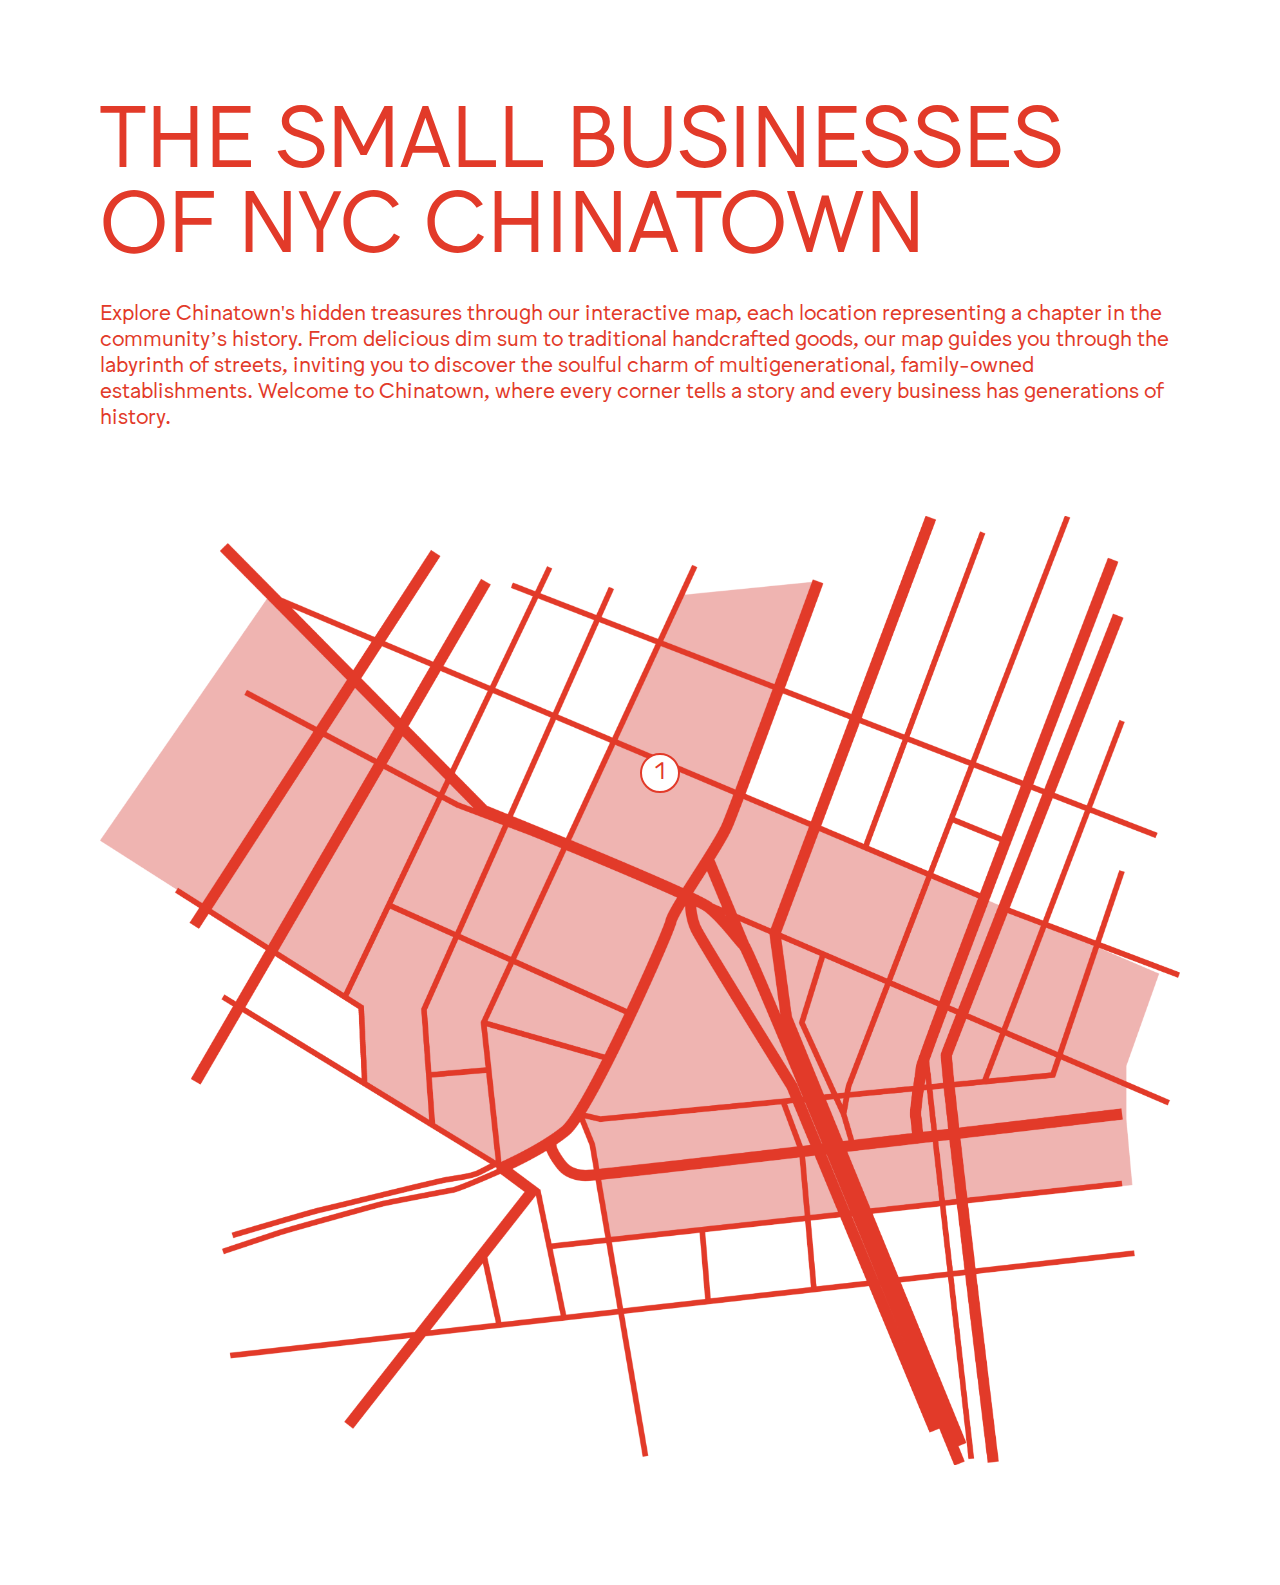
==== index.html @ 42c6b3b0 "inital" ====
<!DOCTYPE html>
<html lang="en">
<head>
    <meta charset="UTF-8">
    <meta name="viewport" content="width=device-width, initial-scale=1.0">
    <title>Joy Luck Supper Club Map</title>
    <link rel="stylesheet" href="css/reset.css">
    <link rel="stylesheet" type="text/css" href="css/style.css"/> 
</head>
<body>
    <main>
        <div class="popout popout1">
            <h2 class="title subheading-bold "></h2>
            <p class="location body-italic"></p>
            <p class="description body"></p>
            <div class="recommended-dishes-container"> <!-- Container for Recommended Dishes -->
                <p class="body-bold">Recommended Dishes:</p>
                <p class="dishes body"></p>
            </div>
            <img class="photo" src="" alt="Location photo">
        </div>
        <div class="text-container">
            <h1 class="heading">THE SMALL BUSINESSES <br> OF NYC CHINATOWN</h1>
            <p class="body intro">Explore Chinatown's hidden treasures through our interactive map, each location representing a chapter in the community’s history. From delicious dim sum to traditional handcrafted goods, our map guides you through the labyrinth of streets, inviting you to discover the soulful charm of multigenerational, family-owned establishments.  Welcome to Chinatown, where every corner tells a story and every business has generations of history.</p>
        </div>
        <div class="image-container">
            <div class="subheading icon icon1">1</div>
            <!-- Add more icons as needed e-->
            <img class="image" src="assets/images/map.png">
        </div>
    </main>
    <script src="script.js"></script>
</body>
</html>
---- css/style.css ----
/* global styles */
@font-face {
    font-family: jungka-book;
    src: url(../assets/fonts/JLJungkaTrial-Book.otf);
    text-align: left;
}

@font-face {
    font-family: jungka-book-italic;
    src: url(../assets/fonts/JLJungkaTrial-BookItalic.otf);
    text-align: left;
}
  
@font-face {
    font-family: jungka-medium;
    src: url(../assets/fonts/JLJungkaTrial-Medium.otf);
    text-align: left;
 }

.heading{
    font-family: jungka-book;
    font-size: 64pt;
    line-height: 1;
    color: #E23A29;
}

.subheading{
    font-family: jungka-book;
    font-size: 18pt;
    color: #E23A29;
}

.subheading-bold{
    font-family: jungka-medium;
    font-size: 20pt;
    color: #E23A29;
}

.body{
    font-family: jungka-book;
    font-size: 16pt;
    color: #E23A29;
    padding-bottom: 10px; /* Add padding to bottom */
}

.body-bold{
    font-family: jungka-medium;
    font-size: 16pt;
    color: #E23A29;
    padding-bottom: 10px; /* Add padding to bottom */
}

.body-italic{
    font-family: jungka-book-italic;
    font-size: 16pt;
    color: #E23A29;
    padding-bottom: 10px; /* Add padding to bottom */
}

/* main content styling */

main {
    padding: 100px 100px 100px;
}

.text-container {
    display: flex;
    flex-direction: column;
    margin-bottom: 75px; 
}

.text-container h1 {
    margin-bottom: 30px; 
}

.image-container {
    position: relative;
    display: flex;
    justify-content: center;
    align-items: flex-end;
    margin-bottom: 20px; 
}

.image {
    max-width: 100%;
    height: auto;
}

.icon {
    position: absolute;
    padding-bottom: 2px;
    padding-right: 1px;
    width: 40px; 
    height: 40px; 
    background-color: white;
    border: 2px solid #E23A29; 
    border-radius: 50%;
    display: flex;
    justify-content: center;
    align-items: center;
    cursor: pointer;
}

.icon1 {
    left: 50%;
    top: 25%;
}

.overlay {
    position: fixed;
    top: 0;
    left: 0;
    width: 100%;
    height: 100%;
    background-color: rgba(0, 0, 50, 0.5); 
    z-index: 9;
}

.popout {
    width: 900px;
    display: none;
    position: absolute;
    transform: translate(-50%, 125%);
    background-color: white;
    padding-left: 35px;
    padding-right: 50px;
    padding-top: 35px;
    padding-bottom: 35px;
    border: 2px solid #E23A29;
    z-index: 10;
    overflow: hidden; /* Ensure the image doesn't overflow */
}

.popout .photo {
    position: absolute;
    bottom: 0;
    right: 0;
    width: 300px;
    height: auto;
    z-index: -1; /* Move the image behind other elements */
}


/* Additional styles for Recommended Dishes container */
.recommended-dishes-container {
    display: flex; /* Display as flex container */
    align-items: center; /* Align items vertically */
}

.recommended-dishes-container .body-bold {
    margin-right: 5px; /* Add some spacing between label and dishes */
}

/* Additional styles for Recommended Dishes container */
.recommended-dishes-container {
    display: flex; /* Display as flex container */
    align-items: center; /* Align items vertically */
}

.popout .location{
    padding-bottom: 25px; /* Add padding to bottom */
}

.popout .description{
    padding-bottom: 25px; /* Add padding to bottom */
}
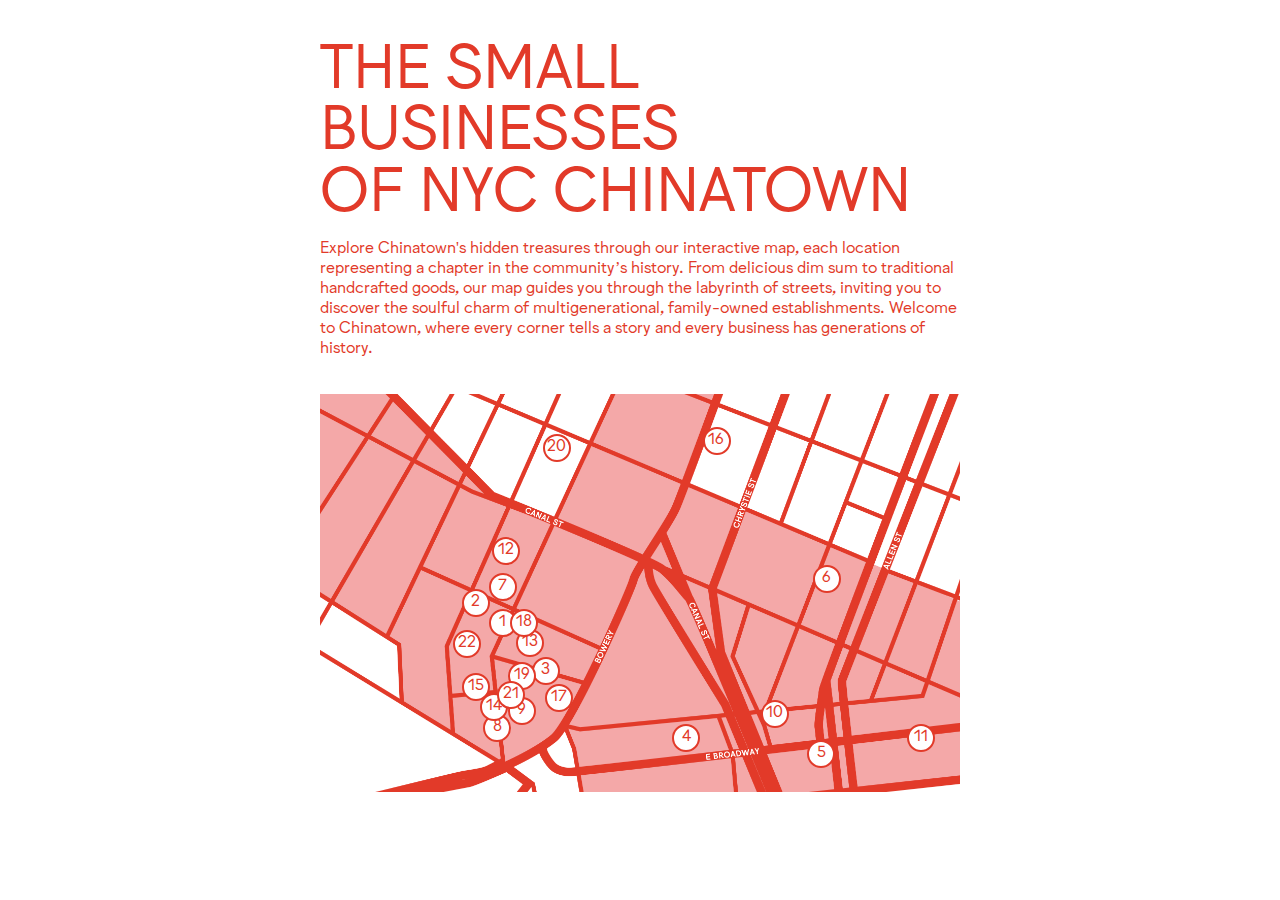
==== commit 3273fe26: "everything but content" ====
--- a/index.html
+++ b/index.html
@@ -24,9 +24,30 @@
             <p class="body intro">Explore Chinatown's hidden treasures through our interactive map, each location representing a chapter in the community’s history. From delicious dim sum to traditional handcrafted goods, our map guides you through the labyrinth of streets, inviting you to discover the soulful charm of multigenerational, family-owned establishments.  Welcome to Chinatown, where every corner tells a story and every business has generations of history.</p>
         </div>
         <div class="image-container">
-            <div class="subheading icon icon1">1</div>
-            <!-- Add more icons as needed e-->
-            <img class="image" src="assets/images/map.png">
+            <div class="body icon icon1">1</div>
+            <div class="body icon icon2">2</div>
+            <div class="body icon icon3">3</div>
+            <div class="body icon icon4">4</div>
+            <div class="body icon icon5">5</div>
+            <div class="body icon icon6">6</div>
+            <div class="body icon icon7">7</div>
+            <div class="body icon icon8">8</div>
+            <div class="body icon icon9">9</div>
+            <div class="body icon icon10">10</div>
+            <div class="body icon icon11">11</div>
+            <div class="body icon icon12">12</div>
+            <div class="body icon icon13">13</div>
+            <div class="body icon icon14">14</div>
+            <div class="body icon icon15">15</div>
+            <div class="body icon icon16">16</div>
+            <div class="body icon icon17">17</div>
+            <div class="body icon icon18">18</div>
+            <div class="body icon icon19">19</div>
+            <div class="body icon icon20">20</div>
+            <div class="body icon icon21">21</div>
+            <div class="body icon icon22">22</div>
+
+            <img class="image" src="assets/images/mapf.png">
         </div>
     </main>
     <script src="script.js"></script>
--- a/css/style.css
+++ b/css/style.css
@@ -15,44 +15,49 @@
     font-family: jungka-medium;
     src: url(../assets/fonts/JLJungkaTrial-Medium.otf);
     text-align: left;
- }
+}
 
 .heading{
     font-family: jungka-book;
-    font-size: 64pt;
+    font-size: 46pt;
     line-height: 1;
     color: #E23A29;
 }
 
 .subheading{
     font-family: jungka-book;
-    font-size: 18pt;
+    font-size: 16pt;
+    line-height: 1.25;
     color: #E23A29;
 }
 
 .subheading-bold{
     font-family: jungka-medium;
-    font-size: 20pt;
+    font-size: 16pt;
+    line-height: 1.25;
     color: #E23A29;
 }
 
 .body{
     font-family: jungka-book;
-    font-size: 16pt;
+    font-size: 12pt;
+    line-height: 1.25;
     color: #E23A29;
     padding-bottom: 10px; /* Add padding to bottom */
 }
 
 .body-bold{
     font-family: jungka-medium;
-    font-size: 16pt;
+    font-size: 12pt;
+    line-height: 1.25;
     color: #E23A29;
     padding-bottom: 10px; /* Add padding to bottom */
 }
 
 .body-italic{
     font-family: jungka-book-italic;
-    font-size: 16pt;
+    font-size: 12pt;
+    line-height: 1.25;
     color: #E23A29;
     padding-bottom: 10px; /* Add padding to bottom */
 }
@@ -60,17 +65,18 @@
 /* main content styling */
 
 main {
-    padding: 100px 100px 100px;
+    padding: 40px 100px 0%;
 }
 
 .text-container {
     display: flex;
     flex-direction: column;
-    margin-bottom: 75px; 
+    max-width: 50vw;
+    margin: 0 auto 25px; 
 }
 
 .text-container h1 {
-    margin-bottom: 30px; 
+    margin-bottom: 15px; 
 }
 
 .image-container {
@@ -82,28 +88,8 @@
 }
 
 .image {
-    max-width: 100%;
+    max-width: 50vw;
     height: auto;
-}
-
-.icon {
-    position: absolute;
-    padding-bottom: 2px;
-    padding-right: 1px;
-    width: 40px; 
-    height: 40px; 
-    background-color: white;
-    border: 2px solid #E23A29; 
-    border-radius: 50%;
-    display: flex;
-    justify-content: center;
-    align-items: center;
-    cursor: pointer;
-}
-
-.icon1 {
-    left: 50%;
-    top: 25%;
 }
 
 .overlay {
@@ -117,10 +103,10 @@
 }
 
 .popout {
-    width: 900px;
+    width: 600px;
     display: none;
     position: absolute;
-    transform: translate(-50%, 125%);
+    transform: translate(-50%, -50%);
     background-color: white;
     padding-left: 35px;
     padding-right: 50px;
@@ -135,7 +121,7 @@
     position: absolute;
     bottom: 0;
     right: 0;
-    width: 300px;
+    width: 250px;
     height: auto;
     z-index: -1; /* Move the image behind other elements */
 }
@@ -165,3 +151,127 @@
     padding-bottom: 25px; /* Add padding to bottom */
 }
 
+.icon {
+    position: absolute;
+    padding-bottom: 2px;
+    padding-right: .5px;
+    width: 28px; 
+    height: 28px; 
+    background-color: white;
+    border: 2px solid #E23A29; 
+    border-radius: 50%;
+    display: flex;
+    justify-content: center;
+    align-items: center;
+    cursor: pointer;
+}
+
+.icon1 {
+    left: 36%;
+    top: 54%;
+}
+
+.icon2 {
+    left: 33.5%;
+    top: 49%;
+}
+
+.icon3 {
+    left: 40%;
+    top: 66%;
+}
+
+.icon4 {
+    left: 53%;
+    top: 83%;
+}
+
+.icon5 {
+    left: 65.5%;
+    top: 87%;
+}
+
+.icon6 {
+    left: 66%;
+    top: 43%;
+}
+
+.icon7 {
+    left: 36%;
+    top: 45%;
+}
+
+.icon8 {
+    left: 35.5%;
+    top: 80.5%;
+}
+
+.icon9 {
+    left: 37.8%;
+    top: 76%;
+}
+
+.icon10 {
+    left: 61.2%;
+    top: 76.8%;
+}
+
+.icon11 {
+    left: 74.7%;
+    top: 83%;
+}
+
+.icon12 {
+    left: 36.3%;
+    top: 36%;
+}
+
+.icon13 {
+    left: 38.5%;
+    top: 59%;
+}
+
+.icon14 {
+    left: 35.2%;
+    top: 75%;
+}
+
+.icon15 {
+    left: 33.5%;
+    top: 70%;
+}
+
+.icon16 {
+    left: 55.8%;
+    top: 8.2%;
+}
+
+.icon17 {
+    left: 41.2%;
+    top: 72.8%;
+}
+
+.icon18 {
+    left: 38%;
+    top: 54%;
+}
+
+.icon19 {
+    left: 37.8%;
+    top: 67.3%;
+}
+
+.icon20 {
+    left: 41%;
+    top: 10%;
+}
+
+.icon21 {
+    left: 36.8%;
+    top: 72%;
+}
+
+.icon22 {
+    left: 32.7%;
+    top: 59.3%;
+}
